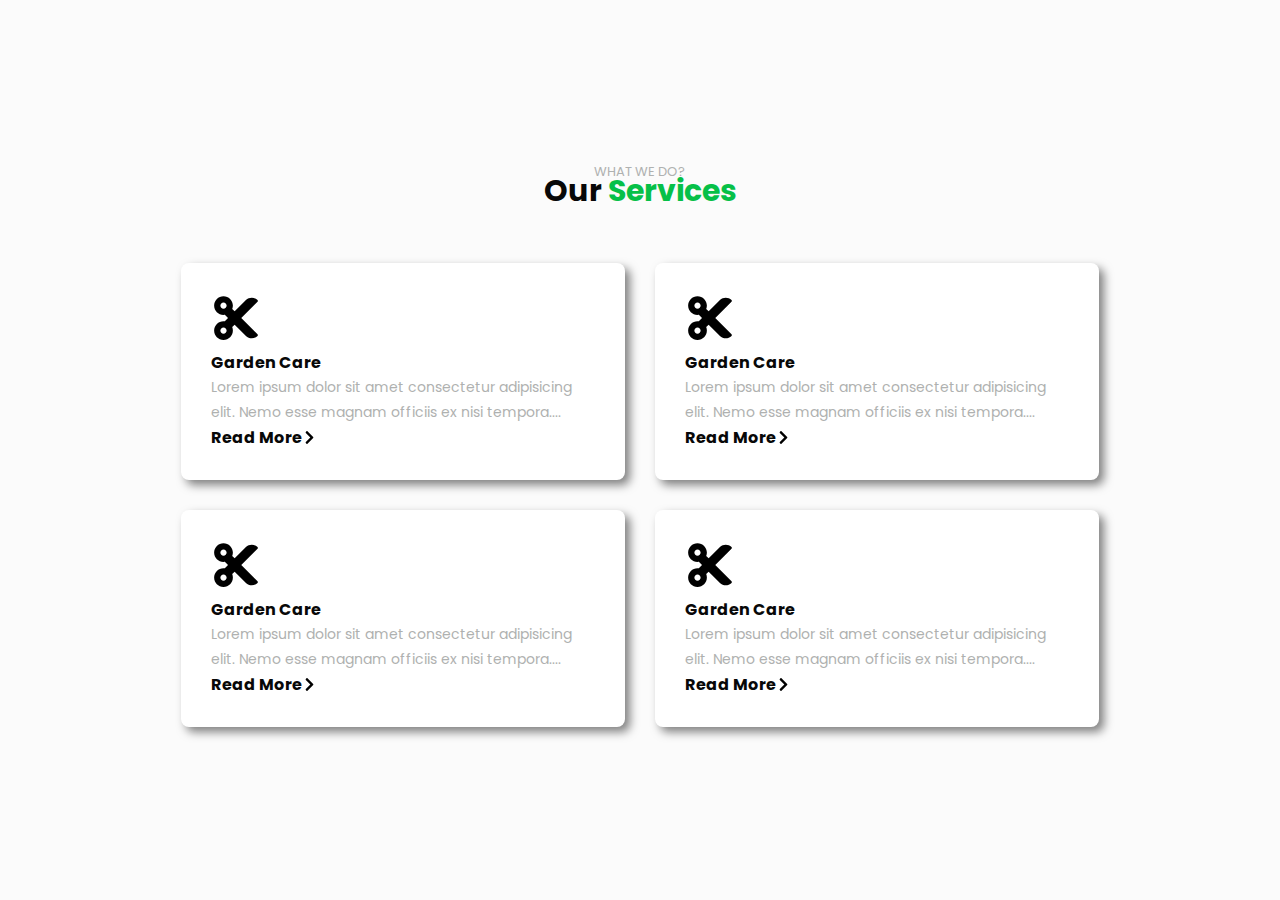
==== index.html @ e18b88bf "Added changee github pages config" ====
<!DOCTYPE html>
<html lang="en">
<head>
    <meta charset="UTF-8">
    <meta http-equiv="X-UA-Compatible" content="IE=edge">
    <meta name="viewport" content="width=device-width, initial-scale=1.0">
    <link rel="stylesheet" href="./src/style/style.css"> 
    <title>Our Services</title>
</head>
<body>
    <section class="section">
        <div class="title">
            <span class="question">
                What we do?
            </span>
            <h2 class="">
                Our <span>Services</span>
            </h2>
        </div>
        <div class="row card-container">
            <div  class="card">
                <div class="card-contente">
                    <div class="">
                        <iframe src="./src/svgs/cut.svg" class="icon cut"></iframe>
                    </div>
                    <div class="col">
                        <h4>Garden Care</h4>
                        <p>
                            Lorem ipsum dolor sit amet consectetur adipisicing elit. Nemo esse magnam officiis ex nisi tempora....
                        </p>
                        <a href="#">
                            Read More <iframe src="./src/svgs/chevron-right.svg" class="arrow-right"></iframe>
                        </a>
                    </div>
                </div>
            </div>

            <div  class="card">
                <div class="card-contente">
                    <div class="">
                        <iframe src="./src/svgs/cut.svg" class="icon cut"></iframe>
                    </div>
                    <div class="col">
                        <h4>Garden Care</h4>
                        <p>
                            Lorem ipsum dolor sit amet consectetur adipisicing elit. Nemo esse magnam officiis ex nisi tempora....
                        </p>
                        <a href="#">
                            Read More <iframe src="./src/svgs/chevron-right.svg" class="arrow-right"></iframe>
                        </a>
                    </div>
                </div>
            </div>

            <div  class="card">
                <div class="card-contente">
                    <div class="">
                        <iframe src="./src/svgs/cut.svg" class="icon cut"></iframe>
                    </div>
                    <div class="col">
                        <h4>Garden Care</h4>
                        <p>
                            Lorem ipsum dolor sit amet consectetur adipisicing elit. Nemo esse magnam officiis ex nisi tempora....
                        </p>
                        <a href="#">
                            Read More <iframe src="./src/svgs/chevron-right.svg" class="arrow-right"></iframe>
                        </a>
                    </div>
                </div>
            </div>

            <div  class="card">
                <div class="card-contente">
                    <div class="">
                        <iframe src="./src/svgs/cut.svg" class="icon cut"></iframe>
                    </div>
                    <div class="col">
                        <h4>Garden Care</h4>
                        <p>
                            Lorem ipsum dolor sit amet consectetur adipisicing elit. Nemo esse magnam officiis ex nisi tempora....
                        </p>
                        <a href="#">
                            Read More <iframe src="./src/svgs/chevron-right.svg" class="arrow-right"></iframe>
                        </a>
                    </div>
                </div>
            </div>


        </div>
    </section> 
</body>
</html>
---- src/style/style.css ----
@import url('https://fonts.googleapis.com/css2?family=Poppins:wght@300;400;500&display=swap');

:root {
    --colorgreen: rgb(6,192,72);
    --colorblack: rgb(8,8,8);
    --colorbox: rgba(8,8,8, 0.5);
    --colortext: rgb(175,177,176);
    --colorbg: rgb(251,251,251);
    --colorbgcard: rgb(255,255,255);
}

* {
    margin: 0px;
    padding: 0px;
    color: var(--colorblack);
    font-family: 'Poppins', sans-serif;
}

body {
    background: var(--colorbg);
}

p, span {
    color: var(--colortext);
}

p {
    line-height: 25px;
    font-size: 14px;
}

h2> span {
    color: var(--colorgreen); 
}

h2 {
    font-size: 30px;
    line-height: 15px;
}

a {
    text-decoration: none;
    font-weight: bold; 
    display: flex;
    align-items: center;
}

section {
    width: 100vw;
    height: 100vh;
    display: flex;
    flex-direction: column;
    justify-content: center;
    align-items: center;
} 

.title {
    text-align: center;
    margin-bottom: 50px;
}

.question {
    text-transform: uppercase;
    font-size: 13px;
    line-height: 1px;
}

.card {
    width: 40%;
    background-color: var(--colorbgcard);
    box-shadow: 5px 5px 10px var(--colorbox);
    border-radius: 8px;
    margin: 15px;
    padding: 30px;
}

.row {
    display: flex;
    flex-direction: row;
    flex-wrap: wrap;
    justify-content: center;
} 

iframe {
    border: none;
    width: 15px;
    height: 15px;
}

iframe.icon {
    width: 50px;
    height: 50px;
}

svg> path {
    stroke: var(--colorgreen);
}

.card-container {
    max-width: 960px;
}


@media screen and (min-width: 100px) and (max-width: 450px) {
    section {
        width: 100%;
        height: 100%;
        padding-top: 50px;
        padding-bottom: 50px;
    }

    .card {
        width: 100%;
    }
}
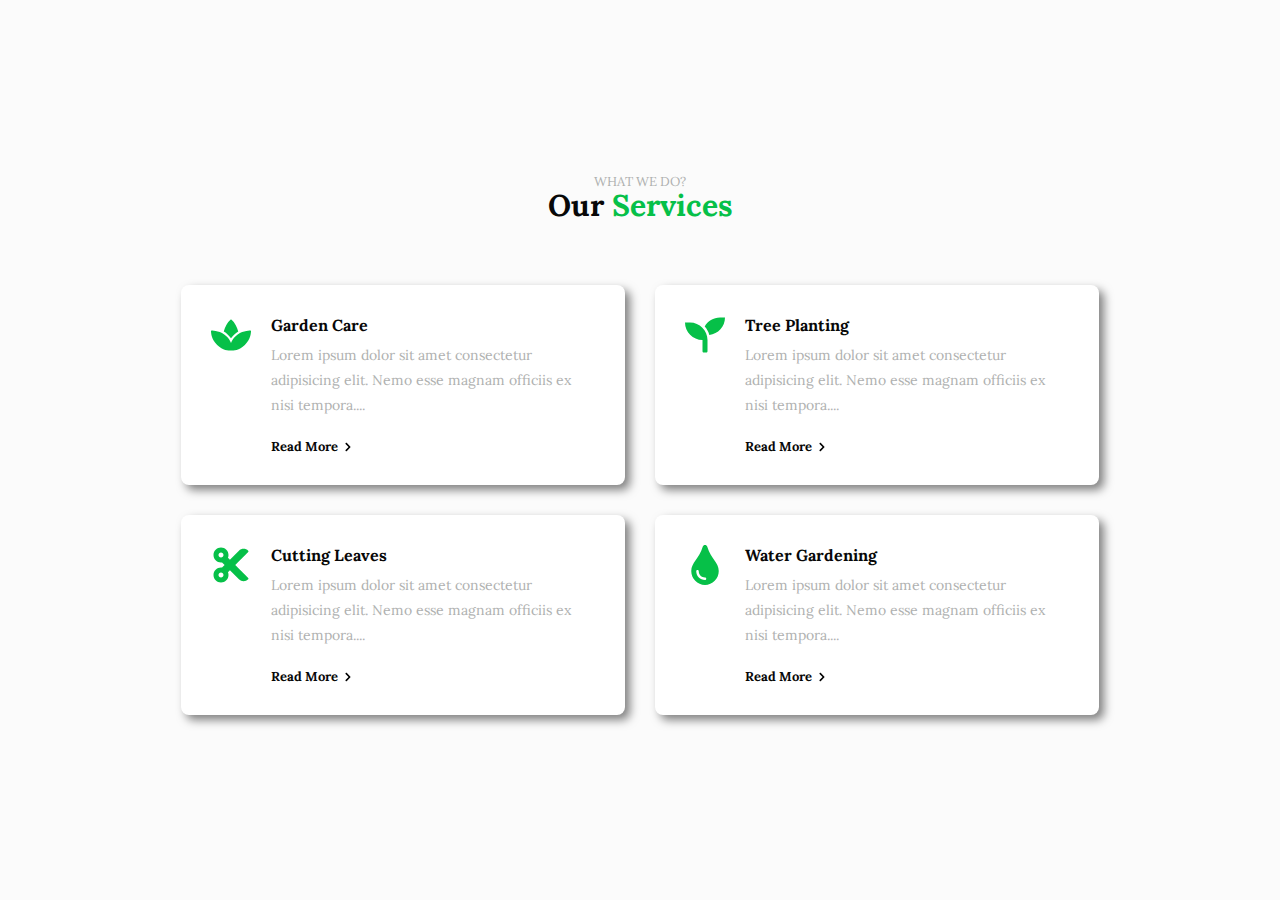
==== commit 851826ed: "Added style.css Added html" ====
--- a/index.html
+++ b/index.html
@@ -19,68 +19,69 @@
         </div>
         <div class="row card-container">
             <div  class="card">
-                <div class="card-contente">
-                    <div class="">
-                        <iframe src="./src/svgs/cut.svg" class="icon cut"></iframe>
+                <div class="card-content">
+                    <div class="icon-container">
+                        <svg class="lateral cut" data-src="./src/svgs/spa.svg"> 
+                        </svg> 
                     </div>
                     <div class="col">
                         <h4>Garden Care</h4>
                         <p>
                             Lorem ipsum dolor sit amet consectetur adipisicing elit. Nemo esse magnam officiis ex nisi tempora....
                         </p>
-                        <a href="#">
-                            Read More <iframe src="./src/svgs/chevron-right.svg" class="arrow-right"></iframe>
+                        <a href="https://www.alexandercd.dev/" target="_blank">
+                            Read More <svg data-src="./src/svgs/chevron-right.svg" class="icon arrow-right"></svg>
                         </a>
                     </div>
                 </div>
             </div>
 
             <div  class="card">
-                <div class="card-contente">
-                    <div class="">
-                        <iframe src="./src/svgs/cut.svg" class="icon cut"></iframe>
+                <div class="card-content">
+                    <div class="icon-container">
+                        <svg data-src="./src/svgs/seedling.svg" class="lateral cut"></svg>
                     </div>
                     <div class="col">
-                        <h4>Garden Care</h4>
+                        <h4>Tree Planting</h4>
                         <p>
                             Lorem ipsum dolor sit amet consectetur adipisicing elit. Nemo esse magnam officiis ex nisi tempora....
                         </p>
-                        <a href="#">
-                            Read More <iframe src="./src/svgs/chevron-right.svg" class="arrow-right"></iframe>
+                        <a href="https://www.alexandercd.dev/" target="_blank">
+                            Read More <svg data-src="./src/svgs/chevron-right.svg" class="icon arrow-right"></svg>
                         </a>
                     </div>
                 </div>
             </div>
 
             <div  class="card">
-                <div class="card-contente">
-                    <div class="">
-                        <iframe src="./src/svgs/cut.svg" class="icon cut"></iframe>
+                <div class="card-content">
+                    <div class="icon-container">
+                        <svg data-src="./src/svgs/cut.svg" class="lateral cut"></svg>
                     </div>
                     <div class="col">
-                        <h4>Garden Care</h4>
+                        <h4>Cutting Leaves</h4>
                         <p>
                             Lorem ipsum dolor sit amet consectetur adipisicing elit. Nemo esse magnam officiis ex nisi tempora....
                         </p>
-                        <a href="#">
-                            Read More <iframe src="./src/svgs/chevron-right.svg" class="arrow-right"></iframe>
+                        <a href="https://www.alexandercd.dev/" target="_blank">
+                            Read More <svg data-src="./src/svgs/chevron-right.svg" class="icon arrow-right"></svg>
                         </a>
                     </div>
                 </div>
             </div>
 
             <div  class="card">
-                <div class="card-contente">
-                    <div class="">
-                        <iframe src="./src/svgs/cut.svg" class="icon cut"></iframe>
+                <div class="card-content">
+                    <div class="icon-container">
+                        <svg data-src="./src/svgs/tint.svg" class="lateral cut"></svg>
                     </div>
                     <div class="col">
-                        <h4>Garden Care</h4>
+                        <h4>Water Gardening</h4>
                         <p>
                             Lorem ipsum dolor sit amet consectetur adipisicing elit. Nemo esse magnam officiis ex nisi tempora....
                         </p>
-                        <a href="#">
-                            Read More <iframe src="./src/svgs/chevron-right.svg" class="arrow-right"></iframe>
+                        <a href="https://www.alexandercd.dev/" target="_blank">
+                            Read More <svg data-src="./src/svgs/chevron-right.svg" class="icon arrow-right"></svg>
                         </a>
                     </div>
                 </div>
@@ -89,5 +90,17 @@
 
         </div>
     </section> 
+    <script>
+        /* Cargamos los svg tras la carga del DOM */
+        document.addEventListener('DOMContentLoaded', () => {
+        /* Buscamos cada elemento svg con el atributo "src" */
+        document.querySelectorAll('svg[data-src]').forEach(svg => {
+            /* Cargamos el contenido en su HTML interno */
+            fetch(svg.dataset.src)
+            .then(respuesta => respuesta.text())
+            .then(xml => svg.innerHTML = xml);
+        });
+        });
+    </script>
 </body>
 </html>--- a/src/style/style.css
+++ b/src/style/style.css
@@ -1,5 +1,7 @@
 
 @import url('https://fonts.googleapis.com/css2?family=Poppins:wght@300;400;500&display=swap');
+@import url('https://fonts.googleapis.com/css2?family=Lora:wght@400;600;700&display=swap');
+
 
 :root {
     --colorgreen: rgb(6,192,72);
@@ -14,7 +16,7 @@
     margin: 0px;
     padding: 0px;
     color: var(--colorblack);
-    font-family: 'Poppins', sans-serif;
+    font-family: 'Lora', 'Poppins', sans-serif;
 }
 
 body {
@@ -28,6 +30,7 @@
 p {
     line-height: 25px;
     font-size: 14px;
+    margin-top: 8px;
 }
 
 h2> span {
@@ -36,15 +39,22 @@
 
 h2 {
     font-size: 30px;
-    line-height: 15px;
+    line-height: 30px;
 }
 
 a {
+    font-size: 13px;
     text-decoration: none;
     font-weight: bold; 
     display: flex;
     align-items: center;
+    margin-top: 20px;
 }
+
+a> svg {
+    margin-left: 5px;
+}
+
 
 section {
     width: 100vw;
@@ -57,13 +67,13 @@
 
 .title {
     text-align: center;
-    margin-bottom: 50px;
+    margin-bottom: 50px; 
 }
 
 .question {
     text-transform: uppercase;
     font-size: 13px;
-    line-height: 1px;
+    line-height: 1px;  
 }
 
 .card {
@@ -73,6 +83,19 @@
     border-radius: 8px;
     margin: 15px;
     padding: 30px;
+    animation: card-animate 1s ease 0s 1 normal forwards;
+}
+
+@keyframes card-animate {
+    0% {
+      transform: scaleX(0);
+      transform-origin: 100% 100%;
+    }
+  
+    100% {
+      transform: scaleX(1);
+      transform-origin: 100% 100%;
+    }
 }
 
 .row {
@@ -82,23 +105,32 @@
     justify-content: center;
 } 
 
-iframe {
-    border: none;
-    width: 15px;
-    height: 15px;
+.icon {
+    border: none; 
+    margin-right: 10px;
 }
 
-iframe.icon {
-    width: 50px;
-    height: 50px;
+svg.icon {
+    width: 10px;
+    height: 10px;
 }
 
-svg> path {
-    stroke: var(--colorgreen);
+.icon-container> svg {
+    width: 40px;
+    height: 40px;
+    padding-right: 20px;
+}
+
+.icon-container> svg > svg> path { 
+    fill: var(--colorgreen);
 }
 
 .card-container {
     max-width: 960px;
+}
+
+.card-content {
+    display: flex;   
 }
 
 
@@ -113,4 +145,10 @@
     .card {
         width: 100%;
     }
+}
+
+@media screen and (min-width: 451px) and (max-width: 769px) {
+    section { 
+        padding-top: 50px; 
+    } 
 }